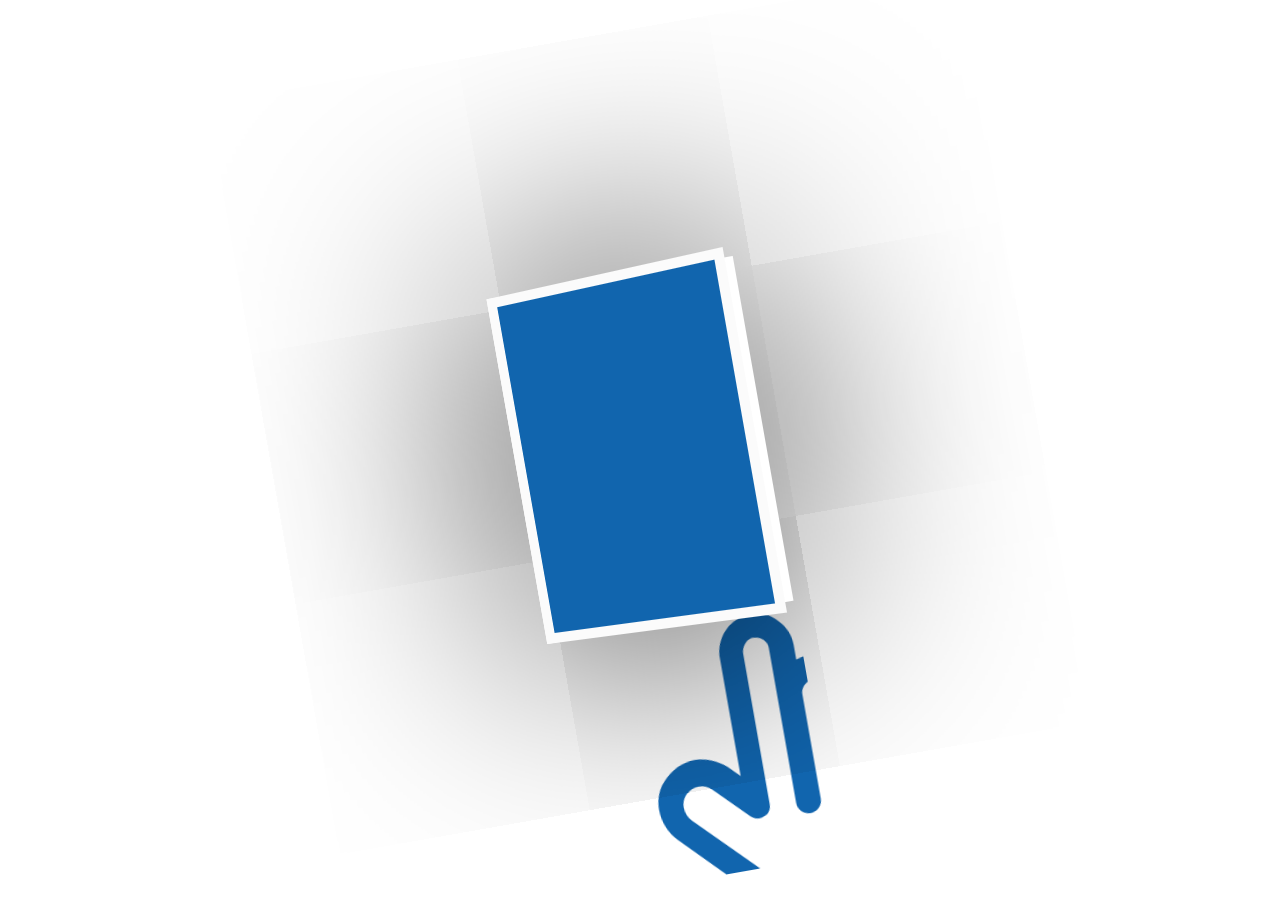
==== docs/index.html @ 245c136c "movido para pasta docs" ====
<html>
<head>
<link rel="stylesheet" type="text/css" href="style.css">
</head>
<body>
  <div class="card">
    <div class="card-page cart-page-front">
      <div class="card-page cart-page-outside"></div>
      <div class="card-page cart-page-inside">
        <span class="merry-christmas">
          <img src="https://github.com/marcelogbrito/cartao-de-natal/raw/74c337c731854b1d86e17f2b4436ea7e29916359/quantum.jpeg" alt="pling_logo" />
        </span>
      </div>
    </div>
    <div class="Lorem Ipsum is simply dummy text of the printing and typesetting industry.
        <br><br> Lorem Ipsum has been the industry's standard dummy text ever since the 1500s,
        <br><br><i>Quantum</i></p>
    </div>

  <span class="click-icon">
    <p>Dizia ele estou indo pra Brasília</p>
<p>Neste país lugar melhor não há</p>
<p>E num ônibus entrou no Planalto Central</p>
<p>Ele ficou bestificado com a cidade</p>
<p>Saindo da rodoviária, viu as luzes de natal</p>
<p>Meu Deus, mas que cidade linda</p>
<p>No Ano Novo eu começo a trabalhar</p>
    <svg viewBox="0 0 20 25" xmlns="http://www.w3.org/2000/svg">
      <path fill="#1165ae" d="M31.6 17.7V26c0 1.9-.7 3.7-2 5.1v.9c0 1.6-1.3 3-3 3h-8.4c-1.6 0-3-1.3-3-3 0-.6.5-1 1-1s1 .4 1 1c0 .5.4 1 1 1h8.4c.5 0 1-.4 1-1v-1.2-.3-.1c0-.1.1-.2.2-.3 1.1-1.1 1.7-2.5 1.7-4v-8.3c0-.3-.1-.5-.3-.7-.1-.1-.5-.4-1-.3-.4.1-.8.6-.8 1.1v2.4c0 .6-.5 1-1 1s-1-.4-1-1v-5.5c0-.3-.1-.5-.3-.7s-.4-.3-.7-.3c-.5 0-1 .5-1 1v5.5c0 .6-.5 1-1 1s-1-.4-1-1v-8.5c0-.3-.1-.5-.3-.7s-.4-.3-.7-.3c-.5 0-1 .5-1 1v8.5c0 .6-.5 1-1 1s-1-.4-1-1V7.7c0-.3-.1-.5-.3-.7-.1-.1-.5-.4-1-.3-.4.1-.8.6-.8 1.1V20c0 .4-.2.8-.6.9-.4.2-.8.1-1.1-.2L11 18.1c-.6-.6-1.6-.6-2.2.1-.5.6-.4 1.5.2 2.1l7 7c.4.4.4 1 0 1.4-.2.2-.5.3-.7.3-.3 0-.5-.1-.7-.3l-7-7.1c-1.3-1.3-1.5-3.5-.3-4.8C8 16 9 15.5 10 15.5c.9 0 1.8.4 2.5 1l.9.9V7.9c0-1.4.9-2.7 2.3-3 1-.3 2.1 0 2.8.8.6.6.9 1.3.9 2.1V9c.3-.1.7-.2 1-.2.8 0 1.5.3 2.1.9s.9 1.3.9 2.1v.2c.3-.1.7-.2 1-.2.8 0 1.5.3 2.1.9s.9 1.3.9 2.1v.2c.1 0 .2-.1.3-.1 1-.3 2.1 0 2.8.8.8.5 1.1 1.3 1.1 2z" />
      <text x="20" y="43" class="click-text" fill="#1165ae" text-anchor="middle">
        clique no cartão
      </text>
    </svg>
  </span>
</body>

<script src="script.js"></script>
</html>
---- docs/style.css ----
@import url("https://fonts.googleapis.com/css2?family=Architects+Daughter&display=swap");
* {
  box-sizing: border-box;
}

body {
  background-image: #fff;
  background-repeat: no-repeat;
  background-size: cover;
  background-size-filter: grayScale(1);
  height: 100vh;
  margin: 0;
  padding: 0;
  overflow: hidden;
}

.merry-christmas img {
  width: 100px;
}

.card {
  -webkit-perspective: 1500px;
  -moz-perspective: 1500px;
  perspective: 1500px;
  position: absolute;
  left: calc(50% - 125px);
  top: calc(50% - 175px);
  -webkit-transition-property: -webkit-transform;
  -moz-transition-property: -moz-transform;
  transition-property: transform;
  -webkit-transition-duration: 1s;
  -moz-transition-duration: 1s;
  transition-duration: 1s;
  -webkit-transition-timing-function: cubic-bezier(0.68, -0.55, 0.265, 1.55);
  -moz-transition-timing-function: cubic-bezier(0.68, -0.55, 0.265, 1.55);
  transition-timing-function: cubic-bezier(0.68, -0.55, 0.265, 1.55);
  -webkit-transition-delay: initial;
  -moz-transition-delay: initial;
  transition-delay: initial;
  -webkit-transform: rotate(-10deg) translate(0, 0);
  -moz-transform: rotate(-10deg) translate(0, 0);
  -ms-transform: rotate(-10deg) translate(0, 0);
  -o-transform: rotate(-10deg) translate(0, 0);
  transform: rotate(-10deg) translate(0, 0);
  -webkit-animation: cardIn 1s alternate cubic-bezier(0.87, -0.41, 0.19, 1.44);
  -moz-animation: cardIn 1s alternate cubic-bezier(0.87, -0.41, 0.19, 1.44);
  animation: cardIn 1s alternate cubic-bezier(0.87, -0.41, 0.19, 1.44);
}
@media (max-width: 767px) {
  .card {
    left: calc(50% - 115px);
    top: calc(50% - 164.5px);
  }
}
@media (max-width: 479px) {
  .card {
    left: calc(50% - 75px);
    top: calc(50% - 107px);
  }
}
.card:before {
  content: "";
  display: block;
  position: absolute;
  left: 0;
  top: 0;
  width: 100%;
  height: 100%;
  box-shadow: 0 0 500px #000;
  -webkit-transition: all 0.5s ease-in-out;
  -moz-transition: all 0.5s ease-in-out;
  transition: all 0.5s ease-in-out;
}
.card.is-opened {
  -webkit-transform: rotate(0deg) translate(125px, 0);
  -moz-transform: rotate(0deg) translate(125px, 0);
  -ms-transform: rotate(0deg) translate(125px, 0);
  -o-transform: rotate(0deg) translate(125px, 0);
  transform: rotate(0deg) translate(125px, 0);
}
@media (max-width: 767px) {
  .card.is-opened {
    -webkit-transform: rotate(0deg) translate(115px, 0);
    -moz-transform: rotate(0deg) translate(115px, 0);
    -ms-transform: rotate(0deg) translate(115px, 0);
    -o-transform: rotate(0deg) translate(115px, 0);
    transform: rotate(0deg) translate(115px, 0);
  }
}
@media (max-width: 479px) {
  .card.is-opened {
    -webkit-transform: rotate(0deg) translate(75px, 0);
    -moz-transform: rotate(0deg) translate(75px, 0);
    -ms-transform: rotate(0deg) translate(75px, 0);
    -o-transform: rotate(0deg) translate(75px, 0);
    transform: rotate(0deg) translate(75px, 0);
  }
}
.card.is-opened .cart-page-front {
  -webkit-transform: rotateY(-180deg);
  -moz-transform: rotateY(-180deg);
  -ms-transform: rotateY(-180deg);
  -o-transform: rotateY(-180deg);
  transform: rotateY(-180deg);
}

@keyframes cardIn {
  0% {
    opacity: 0;
    -webkit-transform: rotate(-10deg) translate(0, -100%);
    -moz-transform: rotate(-10deg) translate(0, -100%);
    -ms-transform: rotate(-10deg) translate(0, -100%);
    -o-transform: rotate(-10deg) translate(0, -100%);
    transform: rotate(-10deg) translate(0, -100%);
  }
  25% {
    opacity: 1;
  }
  100% {
    opacity: 1;
    -webkit-transform: rotate(-10deg) translate(0, 0);
    -moz-transform: rotate(-10deg) translate(0, 0);
    -ms-transform: rotate(-10deg) translate(0, 0);
    -o-transform: rotate(-10deg) translate(0, 0);
    transform: rotate(-10deg) translate(0, 0);
  }
}
.card,
.card-page {
  width: 250px;
  height: 350px;
}
@media (max-width: 767px) {
  .card,
  .card-page {
    width: 230px;
    height: 329px;
  }
}
@media (max-width: 479px) {
  .card,
  .card-page {
    width: 150px;
    height: 214px;
  }
}

.card-page {
  -webkit-transition: -webkit-transform 1s ease-in-out;
  -moz-transition: -moz-transform 1s ease-in-out;
  transition: transform 1s ease-in-out;
  cursor: pointer;
  position: absolute;
  outline: 1px solid transparent;
}

.cart-page-front {
  -webkit-transform-origin: 0 50% 0;
  -moz-transform-origin: 0 50% 0;
  -ms-transform-origin: 0 50% 0;
  -o-transform-origin: 0 50% 0;
  transform-origin: 0 50% 0;
  -webkit-transform-style: preserve-3d;
  -moz-transform-style: preserve-3d;
  -ms-transform-style: preserve-3d;
  -o-transform-style: preserve-3d;
  transform-style: preserve-3d;
  -webkit-transform: rotateY(-20deg);
  -moz-transform: rotateY(-20deg);
  -ms-transform: rotateY(-20deg);
  -o-transform: rotateY(-20deg);
  transform: rotateY(-20deg);
  z-index: 2;
}

.cart-page-outside,
.cart-page-inside {
  position: absolute;
  -webkit-backface-visibility: hidden;
}

.cart-page-outside {
  border: 10px solid #fbfbfb;
  background: #1165ae
    url("https://github.com/marcelogbrito/cartao-de-natal/raw/54a9b747f39dcccb5d70dc300a5ca44a26576362/natalbb.jpg")
    no-repeat center;
  background-size: cover;
  width: 100%;
  height: 100%;
}
@media (max-width: 767px) {
  .cart-page-outside {
    border: 5px solid #fbfbfb;
  }
}

.cart-page-inside,
.cart-page-bottom {
  background-color: #f9f9f9;
  background-image: url("https://www.dropbox.com/s/8hw7guch8d151kg/pattern.png?raw=1");
  border: 20px solid #f9f9f9;
  display: -webkit-box;
  display: -moz-box;
  display: box;
  display: -webkit-flex;
  display: -moz-flex;
  display: -ms-flexbox;
  display: flex;
  -webkit-box-pack: center;
  -moz-box-pack: center;
  box-pack: center;
  -webkit-justify-content: center;
  -moz-justify-content: center;
  -ms-justify-content: center;
  -o-justify-content: center;
  justify-content: center;
  -ms-flex-pack: center;
  -webkit-box-align: center;
  -moz-box-align: center;
  box-align: center;
  -webkit-align-items: center;
  -moz-align-items: center;
  -ms-align-items: center;
  -o-align-items: center;
  align-items: center;
  -ms-flex-align: center;
  text-align: center;
}
@media (max-width: 767px) {
  .cart-page-inside,
  .cart-page-bottom {
    border: 10px solid #f9f9f9;
  }
}

.cart-page-inside {
  -webkit-transform: rotateY(-180deg);
  -moz-transform: rotateY(-180deg);
  -ms-transform: rotateY(-180deg);
  -o-transform: rotateY(-180deg);
  transform: rotateY(-180deg);
  border-right: none !important;
  background-position: 0px 80px;
}
@media (max-width: 767px) {
  .cart-page-inside {
    background-position: 0px 30px;
  }
}
@media (max-width: 479px) {
  .cart-page-inside {
    background-position: 0px 30px;
  }
}

.cart-page-bottom {
  z-index: 1;
  border-left: none !important;
  background-position: -22px 80px;
}
@media (max-width: 767px) {
  .cart-page-bottom {
    background-position: 85px 30px;
  }
}
@media (max-width: 479px) {
  .cart-page-bottom {
    background-position: 0px 30px;
  }
}
.cart-page-bottom .merry-christmas img {
  width: 200px;
  height: auto;
}
@media (max-width: 767px) {
  .cart-page-bottom .merry-christmas img {
    width: 150px;
  }
}
@media (max-width: 479px) {
  .cart-page-bottom .merry-christmas img {
    width: 150px;
  }
}

p {
  font-family: "Architects Daughter", cursive;
  font-size: 0.7rem;
  line-height: 1.2em;
  padding: 8px;
  color: #3c4a85;
}
@media (max-width: 767px) {
  p {
    font-size: 14px;
  }
}
@media (max-width: 479px) {
  p {
    font-size: 14px;
  }
}

.click-text {
  font-size: 6px;
  font-family: "Architects Daughter", cursive;
}

.click-icon {
  position: absolute;
  left: 50%;
  -webkit-transform: translate(-50%, 0);
  -moz-transform: translate(-50%, 0);
  -ms-transform: translate(-50%, 0);
  -o-transform: translate(-50%, 0);
  transform: translate(-50%, 0);
  bottom: 20px;
  -webkit-animation: iconAnimation 1s infinite alternate ease-in-out;
  -moz-animation: iconAnimation 1s infinite alternate ease-in-out;
  animation: iconAnimation 1s infinite alternate ease-in-out;
  -webkit-transition: opacity 0.5s ease-in-out;
  -moz-transition: opacity 0.5s ease-in-out;
  transition: opacity 0.5s ease-in-out;
  opacity: 1;
}
.click-icon svg {
  width: 96px;
  height: 96px;
}
@media (max-width: 767px) {
  .click-icon svg {
    width: 72px;
    height: 72px;
  }
}
@media (max-width: 479px) {
  .click-icon svg {
    width: 48px;
    height: 48px;
  }
}
.click-icon.is-hidden {
  opacity: 0;
}

@keyframes iconAnimation {
  0% {
    -webkit-transform: translate(-50%, 0);
    -moz-transform: translate(-50%, 0);
    -ms-transform: translate(-50%, 0);
    -o-transform: translate(-50%, 0);
    transform: translate(-50%, 0);
  }
  100% {
    -webkit-transform: translate(-50%, 10px);
    -moz-transform: translate(-50%, 10px);
    -ms-transform: translate(-50%, 10px);
    -o-transform: translate(-50%, 10px);
    transform: translate(-50%, 10px);
  }
}
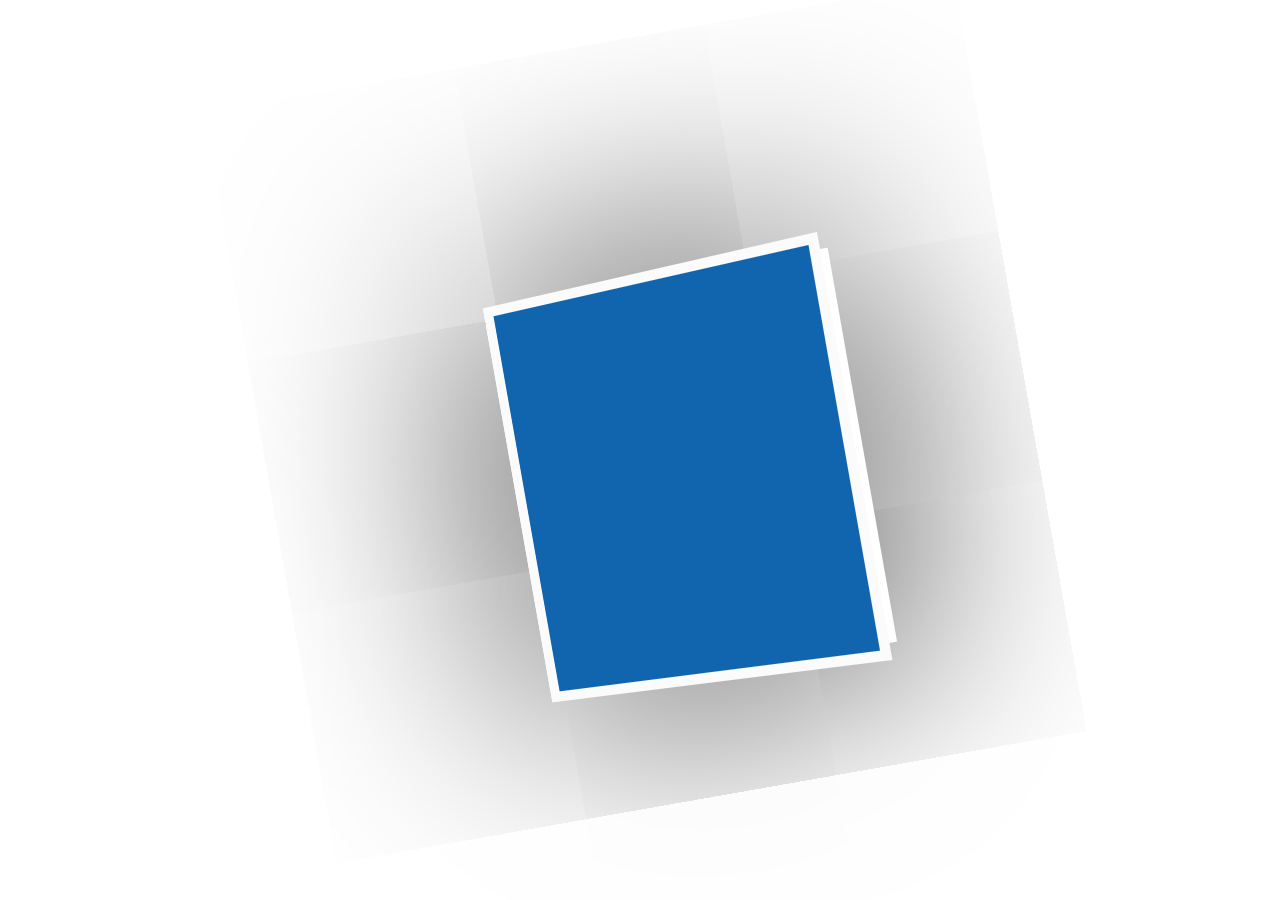
==== commit 39056c1a: "alteração de estilo" ====
--- a/docs/index.html
+++ b/docs/index.html
@@ -12,10 +12,8 @@
         </span>
       </div>
     </div>
-    <div class="Lorem Ipsum is simply dummy text of the printing and typesetting industry.
-        <br><br> Lorem Ipsum has been the industry's standard dummy text ever since the 1500s,
-        <br><br><i>Quantum</i></p>
-    </div>
+    <div >
+
 
   <span class="click-icon">
     <p>Dizia ele estou indo pra Brasília</p>
@@ -25,13 +23,13 @@
 <p>Saindo da rodoviária, viu as luzes de natal</p>
 <p>Meu Deus, mas que cidade linda</p>
 <p>No Ano Novo eu começo a trabalhar</p>
-    <svg viewBox="0 0 20 25" xmlns="http://www.w3.org/2000/svg">
-      <path fill="#1165ae" d="M31.6 17.7V26c0 1.9-.7 3.7-2 5.1v.9c0 1.6-1.3 3-3 3h-8.4c-1.6 0-3-1.3-3-3 0-.6.5-1 1-1s1 .4 1 1c0 .5.4 1 1 1h8.4c.5 0 1-.4 1-1v-1.2-.3-.1c0-.1.1-.2.2-.3 1.1-1.1 1.7-2.5 1.7-4v-8.3c0-.3-.1-.5-.3-.7-.1-.1-.5-.4-1-.3-.4.1-.8.6-.8 1.1v2.4c0 .6-.5 1-1 1s-1-.4-1-1v-5.5c0-.3-.1-.5-.3-.7s-.4-.3-.7-.3c-.5 0-1 .5-1 1v5.5c0 .6-.5 1-1 1s-1-.4-1-1v-8.5c0-.3-.1-.5-.3-.7s-.4-.3-.7-.3c-.5 0-1 .5-1 1v8.5c0 .6-.5 1-1 1s-1-.4-1-1V7.7c0-.3-.1-.5-.3-.7-.1-.1-.5-.4-1-.3-.4.1-.8.6-.8 1.1V20c0 .4-.2.8-.6.9-.4.2-.8.1-1.1-.2L11 18.1c-.6-.6-1.6-.6-2.2.1-.5.6-.4 1.5.2 2.1l7 7c.4.4.4 1 0 1.4-.2.2-.5.3-.7.3-.3 0-.5-.1-.7-.3l-7-7.1c-1.3-1.3-1.5-3.5-.3-4.8C8 16 9 15.5 10 15.5c.9 0 1.8.4 2.5 1l.9.9V7.9c0-1.4.9-2.7 2.3-3 1-.3 2.1 0 2.8.8.6.6.9 1.3.9 2.1V9c.3-.1.7-.2 1-.2.8 0 1.5.3 2.1.9s.9 1.3.9 2.1v.2c.3-.1.7-.2 1-.2.8 0 1.5.3 2.1.9s.9 1.3.9 2.1v.2c.1 0 .2-.1.3-.1 1-.3 2.1 0 2.8.8.8.5 1.1 1.3 1.1 2z" />
-      <text x="20" y="43" class="click-text" fill="#1165ae" text-anchor="middle">
-        clique no cartão
-      </text>
-    </svg>
+
+
   </span>
+  </div>
+  <a href="https://github.com/marcelogbrito/marcelogbrito.github.io" class="btn btn-github">
+    <i>View on GitHub</i></a>
+
 </body>
 
 <script src="script.js"></script>
--- a/docs/style.css
+++ b/docs/style.css
@@ -127,8 +127,8 @@
 }
 .card,
 .card-page {
-  width: 250px;
-  height: 350px;
+  width: 350px;
+  height: 400px;
 }
 @media (max-width: 767px) {
   .card,
@@ -285,19 +285,19 @@
 
 p {
   font-family: "Architects Daughter", cursive;
-  font-size: 0.7rem;
+  font-size: 0.8rem;
+  font-weight: 600;
   line-height: 1.2em;
-  padding: 8px;
   color: #3c4a85;
 }
 @media (max-width: 767px) {
   p {
-    font-size: 14px;
+    font-size: 1rem;
   }
 }
 @media (max-width: 479px) {
   p {
-    font-size: 14px;
+    font-size: 1rem;
   }
 }
 
@@ -323,22 +323,7 @@
   transition: opacity 0.5s ease-in-out;
   opacity: 1;
 }
-.click-icon svg {
-  width: 96px;
-  height: 96px;
-}
-@media (max-width: 767px) {
-  .click-icon svg {
-    width: 72px;
-    height: 72px;
-  }
-}
-@media (max-width: 479px) {
-  .click-icon svg {
-    width: 48px;
-    height: 48px;
-  }
-}
+
 .click-icon.is-hidden {
   opacity: 0;
 }
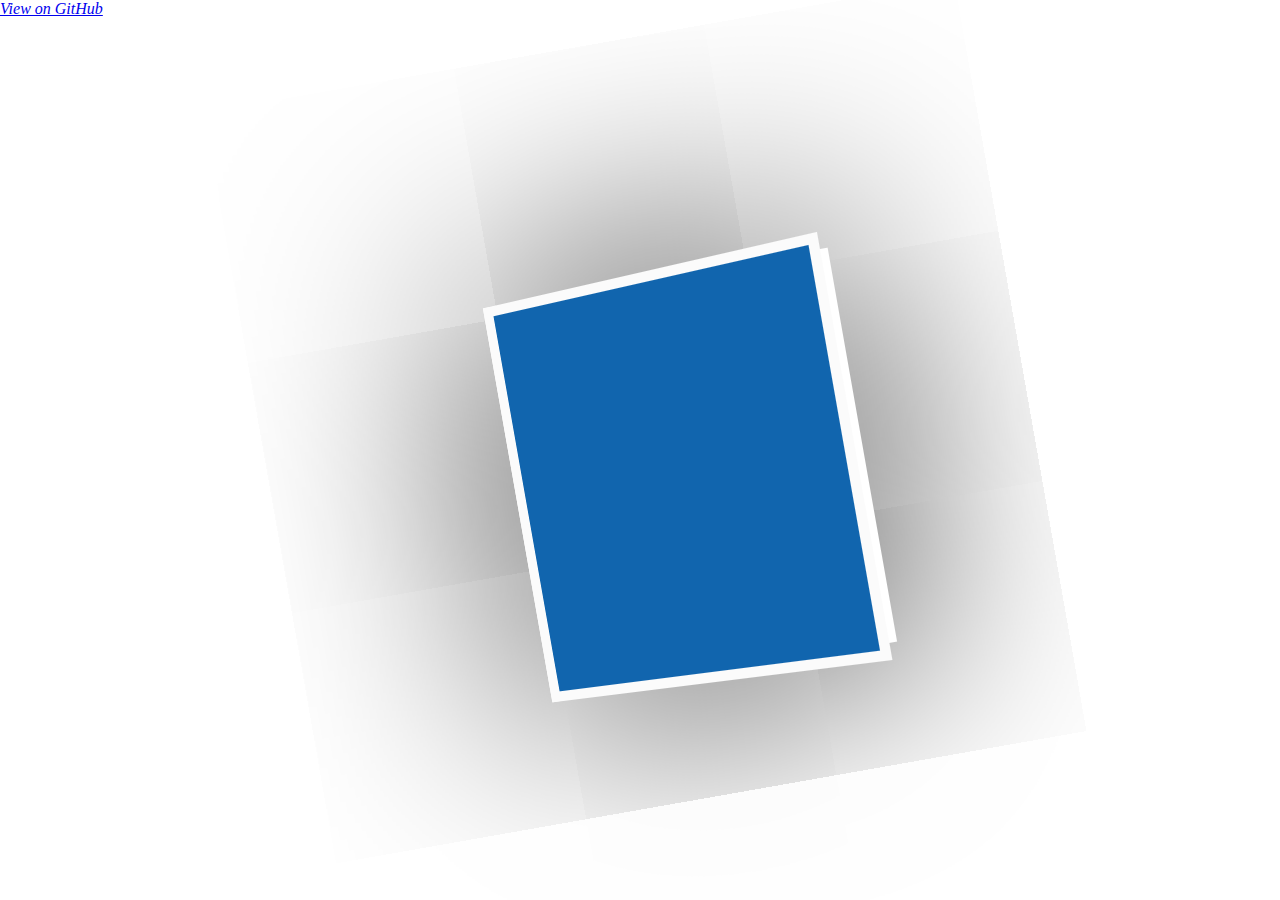
==== commit f88e1826: "link para github" ====
--- a/docs/index.html
+++ b/docs/index.html
@@ -3,13 +3,25 @@
 <link rel="stylesheet" type="text/css" href="style.css">
 </head>
 <body>
+<div class="header">
+  <a href="https://github.com/marcelogbrito/marcelogbrito.github.io" class="btn btn-github">
+    <i>View on GitHub</i></a>
+</div>
   <div class="card">
     <div class="card-page cart-page-front">
       <div class="card-page cart-page-outside"></div>
       <div class="card-page cart-page-inside">
         <span class="merry-christmas">
+        <p>Para Fabrício Dias</p>
+        <p>Caro colega</p>
+
           <img src="https://github.com/marcelogbrito/cartao-de-natal/raw/74c337c731854b1d86e17f2b4436ea7e29916359/quantum.jpeg" alt="pling_logo" />
-        </span>
+
+        <p>Um excelente natal e </p>
+        <p>um ano novo de enorme sucesso!</p>
+        <p>são os votos do colega</p>
+        <p>Marcelo Brito</p>
+      </span>
       </div>
     </div>
     <div >
@@ -27,8 +39,7 @@
 
   </span>
   </div>
-  <a href="https://github.com/marcelogbrito/marcelogbrito.github.io" class="btn btn-github">
-    <i>View on GitHub</i></a>
+
 
 </body>
 
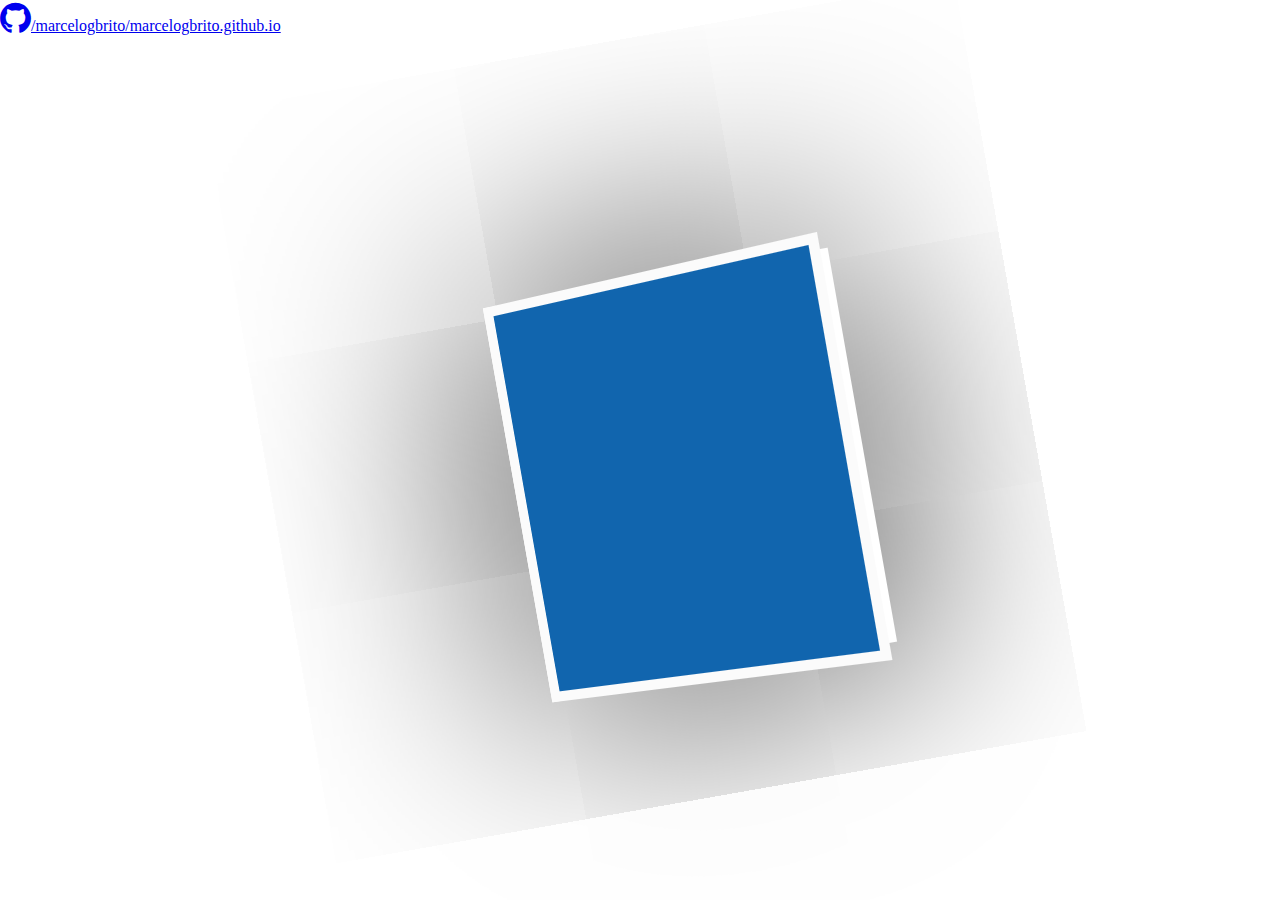
==== commit eacf8f49: "link para o github com icone font awesome" ====
--- a/docs/index.html
+++ b/docs/index.html
@@ -1,11 +1,12 @@
 <html>
 <head>
 <link rel="stylesheet" type="text/css" href="style.css">
+<link rel="stylesheet" href="https://cdnjs.cloudflare.com/ajax/libs/font-awesome/4.7.0/css/font-awesome.min.css">
 </head>
 <body>
 <div class="header">
-  <a href="https://github.com/marcelogbrito/marcelogbrito.github.io" class="btn btn-github">
-    <i>View on GitHub</i></a>
+  <a href="https://github.com/marcelogbrito/marcelogbrito.github.io" target="_blank">
+    <i class="fa fa-github" style="font-size:36px"></i>/marcelogbrito/marcelogbrito.github.io</a>
 </div>
   <div class="card">
     <div class="card-page cart-page-front">
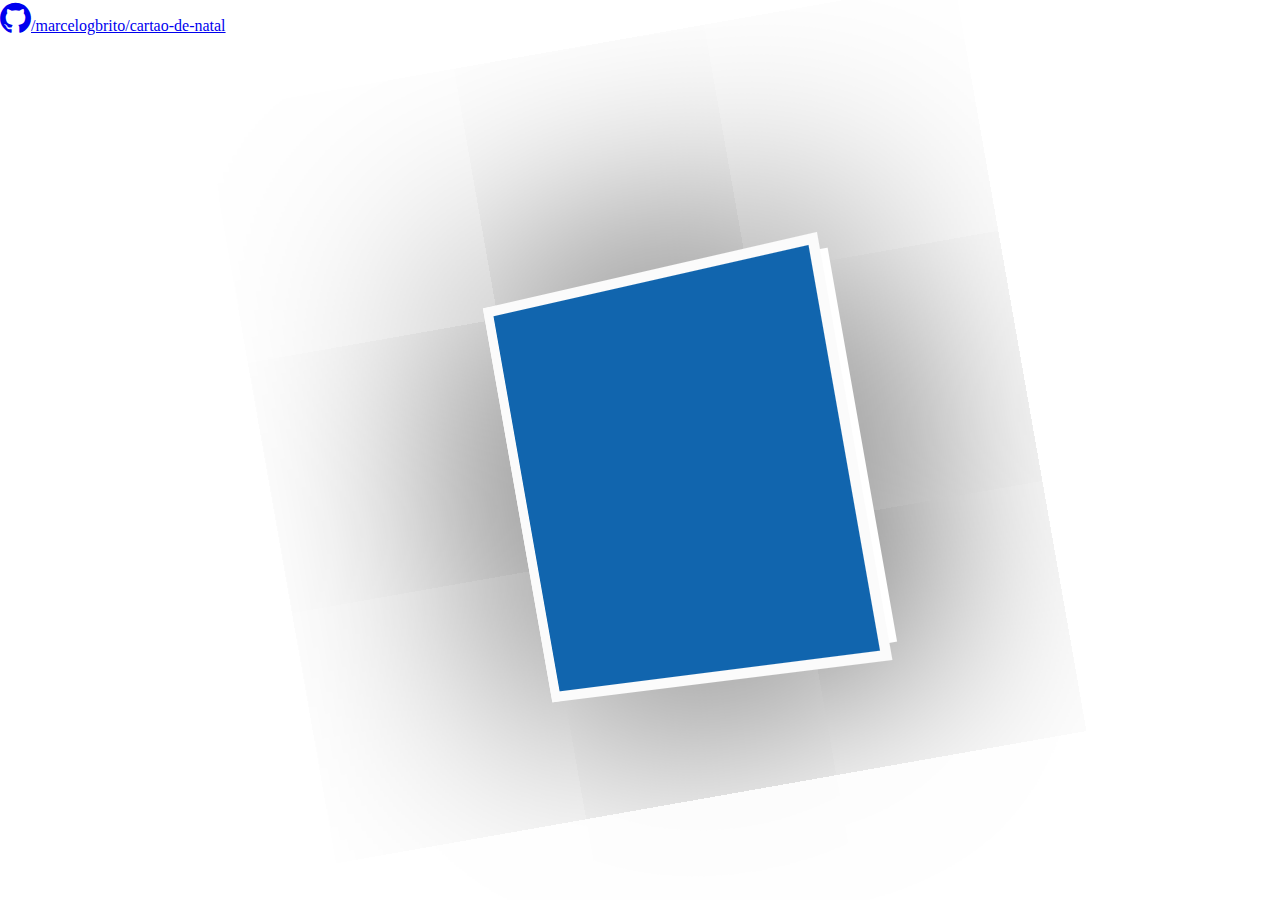
==== commit bc17857c: "link github corrigido" ====
--- a/docs/index.html
+++ b/docs/index.html
@@ -5,8 +5,8 @@
 </head>
 <body>
 <div class="header">
-  <a href="https://github.com/marcelogbrito/marcelogbrito.github.io" target="_blank">
-    <i class="fa fa-github" style="font-size:36px"></i>/marcelogbrito/marcelogbrito.github.io</a>
+  <a href="https://github.com/marcelogbrito/cartao-de-natal" target="_blank">
+    <i class="fa fa-github" style="font-size:36px"></i>/marcelogbrito/cartao-de-natal</a>
 </div>
   <div class="card">
     <div class="card-page cart-page-front">
